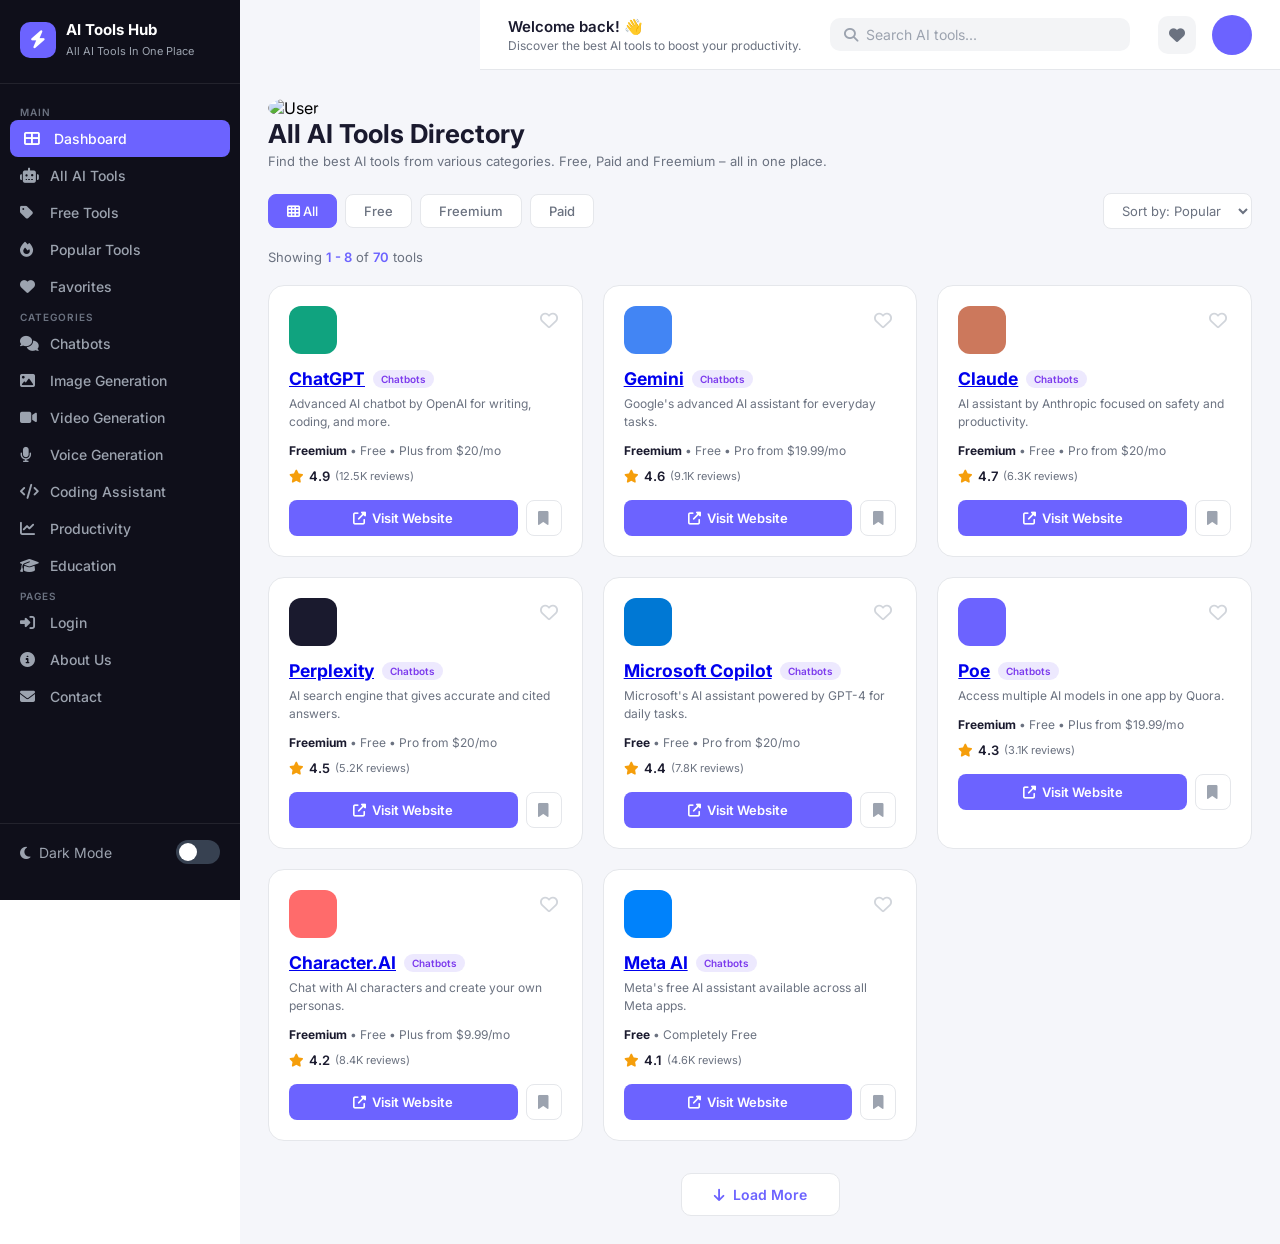
==== index.html @ c60d9112 "Update index.html" ====
<!DOCTYPE html>
<html lang="en">
<head>
<meta charset="UTF-8">
<meta name="viewport" content="width=device-width, initial-scale=1.0">
<title>AI Tools Hub</title>

       <!-- CSS Files -->
         
<link rel="stylesheet" href="css/style.css">
<link rel="stylesheet" href="css/sidebar.css">
<link rel="stylesheet" href="css/cards.css">
<link rel="stylesheet" href="css/responsive.css">

       <!-- Google Fonts -->

<link href="https://fonts.googleapis.com/css2?family=Inter:wght@400;500;600;700&display=swap" rel="stylesheet">

            <!-- Icons -->

<link rel="stylesheet" href="https://cdnjs.cloudflare.com/ajax/libs/font-awesome/6.5.0/css/all.min.css">
                      
</head>

<body>

         <!-- Sidebar Overlay -->
                    
<div class="sidebar-overlay"
                                     id="sidebarOverlay"
                                            onclick="toggleSidebar()">
                                              </div>

      <!-- everythin is same -->


        <!-- LAYOUT WRAPPER -->

<div class="app-wrapper">

            <!-- SIDEBAR -->
                                
                                    
                                           <aside class="sidebar" id="sidebar">
                                              <!-- Logo -->
                                               <div class="sidebar-logo">
                                                  <div class="logo-icon">
                                                      <i class="fas fa-bolt"></i>
                                                        </div>
                                                          <div class="logo-text">
                                                              <h2>AI Tools Hub</h2>
                                                                  <span>All AI Tools In One Place</span>
                                                                    </div>

    <!-- Close button — mobile only -->
                                                                        <button class="sidebar-close" onclick="toggleSidebar()">
                                                                            <i class="fas fa-times"></i>
                                                                              </button>
                                                                              </div>

          <!-- Navigation -->
                                                                                        <nav class="sidebar-nav">

                                                                                            <!-- Main -->
                                                                                                <span class="nav-section-title">Main</span>

                                                                                                    <a class="nav-link active" onclick="filterCategory('all')">
                                                                                                          <i class="fas fa-th-large"></i> Dashboard
                                                                                                              </a>
                                                                                                                  <a class="nav-link" onclick="filterCategory('all')">
                                                                                                                        <i class="fas fa-robot"></i> All AI Tools
                                                                                                                            </a>
                                                                                                                                <a class="nav-link" onclick="filterFree()">
                                                                                                                                      <i class="fas fa-tag"></i> Free Tools
                                                                                                                                          </a>
                                                                                                                                              <a class="nav-link" onclick="filterPopular()">
                                                                                                                                                    <i class="fas fa-fire"></i> Popular Tools
                                                                                                                                                        </a>
                                                                                                                                                            <a class="nav-link" onclick="showFavorites()">
                                                                                                                                                                  <i class="fas fa-heart"></i> Favorites
                                                                                                                                                                      </a>

          <!-- Categories -->
                                                                                                                                                                              <span class="nav-section-title">Categories</span>

                                                                                                                                                                                  <a class="nav-link" onclick="filterCategory('Chatbots')">
                                                                                                                                                                                        <i class="fas fa-comments"></i> Chatbots
                                                                                                                                                                                            </a>
                                                                                                                                                                                                <a class="nav-link" onclick="filterCategory('Image Generation')">
                                                                                                                                                                                                      <i class="fas fa-image"></i> Image Generation
                                                                                                                                                                                                          </a>
                                                                                                                                                                                                              <a class="nav-link" onclick="filterCategory('Video Generation')">
                                                                                                                                                                                                                    <i class="fas fa-video"></i> Video Generation
                                                                                                                                                                                                                        </a>
                                                                                                                                                                                                                            <a class="nav-link" onclick="filterCategory('Voice Generation')">
                                                                                                                                                                                                                                  <i class="fas fa-microphone"></i> Voice Generation
                                                                                                                                                                                                                                      </a>
                                                                                                                                                                                                                                          <a class="nav-link" onclick="filterCategory('Coding Assistant')">
                                                                                                                                                                                                                                                <i class="fas fa-code"></i> Coding Assistant
                                                                                                                                                                                                                                                    </a>
                                                                                                                                                                                                                                                        <a class="nav-link" onclick="filterCategory('Productivity')">
                                                                                                                                                                                                                                                              <i class="fas fa-chart-line"></i> Productivity
                                                                                                                                                                                                                                                                  </a>
                                                                                                                                                                                                                                                                      <a class="nav-link" onclick="filterCategory('Education')">
                                                                                                                                                                                                                                                                            <i class="fas fa-graduation-cap"></i> Education
                                                                                                                                                                                                                                                                                </a>

          <!-- Pages -->
                                                                                                                                                                                                                                                                                        <span class="nav-section-title">Pages</span>

                                                                                                                                                                                                                                                                                            <a class="nav-link" id="loginBtn" href="login.html">
                                                                                                                                                                                                                                                                                                  <i class="fas fa-sign-in-alt"></i> Login
                                                                                                                                                                                                                                                                                                      </a>
                                                                                                                                                                                                                                                                                                          <a class="nav-link" href="about.html"><i class="fas fa-info-circle"></i> About Us
                                                                                                                                                                                                                                                                                                                    </a>
                                                                                                                                                                                                                                                                                                                        <a class="nav-link" href="contact.html"><i class="fas fa-envelope"></i> Contact
                                                                                                                                                                                                                                                                                                                                  </a>
                                                                                                                                                                                                                                                                                                                                      <a class="nav-link" id="logoutBtn" href="#" onclick="alert('logout clicked'); logoutUser()"inde style="display:none;color:#ff6b6b"><i class="fas fa-sign-out-alt"></i>Logout
                                                                                                                                                                                                                                                                                                                                                </a>
</nav>

                                                                                                                                                                                                                                                                                                                                      <!-- Dark Mode Toggle -->
                                                                                                                                                                                                                                                                                                                                        <div class="sidebar-footer">
                                                                                                                                                                                                                                                                                                                                            <div class="dark-toggle">
                                                                                                                                                                                                                                                                                                                                                  <span><i class="fas fa-moon"></i> &nbsp;Dark Mode</span>
                                                                                                                                                                                                                                                                                                                                                        <div class="toggle-switch" id="darkToggle" onclick="toggleDark()">
                                                                                                                                                                                                                                                                                                                                                                <div class="toggle-circle"></div>
                                                                                                                                                                                                                                                                                                                                                                      </div>
                                                                                                                                                                                                                                                                                                                                                                          </div>
                                                                                                                                                                                                                                                                                                                                                                            </div>

                                                                                                                                                                                                                                                                                                                                                                            </aside>
                                              

                                                  <!-- MAIN AREA -->
                                                      <div class="main-area">

                                                            <!-- NAVBAR -->
                                                             <nav class="navbar">

                                                               

                                                                              <!-- Hamburger (mobile only) -->
                                                                                <button class="hamburger" onclick="toggleSidebar()">
                                                                                    <i class="fas fa-bars"></i>
                                                                                      </button>

                                                                                        <!-- Left: Welcome -->
                                                                                          <div class="navbar-left">
                                                                                              <h3>Welcome back! 👋</h3>
                                                                                                  <p>Discover the best AI tools to boost your productivity.</p>
                                                                                                    </div>

                                                                                                      <!-- Everything else will remain the same -->

       <!-- Search Box -->

    <div class="search-box">
    <i class="fas fa-search"></i>
    <input type="text" id="searchInput" placeholder="Search AI tools..." onkeyup="searchTools()">
  </div>
                                                                              
        <!-- Language -->
    
       <!-- Right: Icons -->
                                                                                                                                       <div class="navbar-right">

       <!-- Notification -->

        <!-- Favorites -->
                                                                                                                                                                        <button class="icon-btn" onclick="showFavorites()">
                                                                                                                                                                              <i class="fas fa-heart"></i>
                                                                                                                                                                                  </button>

        <!-- Profile -->
                                                                                                                                                                                          <a href="profile.html">
                                                                                                                                                                                                <div class="profile-avatar" id="userAvatar" onclick="window.location.href='profile.html'" style="cursor:pointer"></div>
                                                                                                                                                                                                    </a>

                                                                                                                                                                                                  </div>
                                                                                                                                                                                                </nav>
                                                                                

        <!-- CONTENT -->
                                                                                            <main class="content">

        <!-- Topbar -->
                                                                                                      <div class="user-menu">

                                                                                                            <img
                                                                                                                id="userPhoto"
                                                                                                                    src="assets/default-user.png"
                                                                                                                        alt="User">

                                                                                                                            <div class="dropdown-menu">

                                                                                                                                    <a href="profile.html">
                                                                                                                                                My Profile
                                                                                                                                                        </a>

                                                                                                                                                            </div>

        <!-- Page Header -->
                                                                                                    <div class="page-header">
                                                                                                        <h1>All AI Tools Directory</h1>
                                                                                                            <p>Find the best AI tools from various categories. Free, Paid and Freemium – all in one place.</p>
                                                                                                              </div>

      <!-- Filter Bar -->
                                                                                                                  <div class="filter-bar">
                                                                                                                      <div class="filter-buttons">
                                                                                                                            <button class="filter-btn active" onclick="filterPrice('all')">
                                                                                                                                    <i class="fas fa-th"></i> All
                                                                                                                                          </button>
                                                                                                                                                <button class="filter-btn" onclick="filterPrice('Free')">Free</button>
                                                                                                                                                      <button class="filter-btn" onclick="filterPrice('Freemium')">Freemium</button>
                                                                                                                                                            <button class="filter-btn" onclick="filterPrice('Paid')">Paid</button>
                                                                                                                                                                </div>

                                                                                                                                                                    <select class="sort-select" onchange="sortTools(this.value)">
                                                                                                                                                                          <option value="popular">Sort by: Popular</option>
                                                                                                                                                                                <option value="rating">Sort by: Rating</option>
                                                                                                                                                                                      <option value="name">Sort by: Name</option>
                                                                                                                                                                                          </select>
                                                                                                                                                                                            </div>

      <!-- Results Count -->
                                                                                                                                                                                                <p class="results-count" id="resultsCount">
                                                                                                                                                                                                    Showing <span>1 – 8</span> of <span>70+</span> tools
                                                                                                                                                                                                      </p>

    <!-- Tools Grid -->
                                                                                                                                                                                                          <div class="tools-grid" id="toolsGrid">
                                                                                                                                                                                                              <!-- JavaScript se cards yahan aayenge -->
                                                                                                                                                                                                                </div>

     <!-- Load More -->
                                                                                                                                                                                                                    <div class="load-more-wrapper">
                                                                                                                                                                                                                        <button class="load-more-btn" onclick="loadMore()">
                                                                                                                                                                                                                              <i class="fas fa-arrow-down"></i> Load More
                                                                                                                                                                                                                                  </button>
                                                                                                                                                                                                                                    </div>

                                                                                                                                                                                                                                    </main>
                                                                                                    
                                                                                                          

                                                                                                              </div>
                                                                                                                </div>

          <!-- JS Files -->
                                                                                                                    

<script src="js/app.js?v=2.0"></script>
<script src="js/search.js"></script>
<script src="js/filter.js"></script>
<script src="js/favorites.js"></script>

<script type="module">
  // Firebase code
</script>
                                                                                                                          

                                                                                                                          
<script type="module">
import { initializeApp } from "https://www.gstatic.com/firebasejs/10.7.1/firebase-app.js";
import { getAuth, onAuthStateChanged } from "https://www.gstatic.com/firebasejs/10.7.1/firebase-auth.js";

const app = initializeApp({
  apiKey: "AIzaSyDhwooW5LUW-xVM_4SzbI6hmiPZz2PbCYU",
  authDomain: "ai-tools-hub-28a98.firebaseapp.com",
  projectId: "ai-tools-hub-28a98"
});
---- css/style.css ----
/* ===== ROOT VARIABLES ===== */
:root {
  --primary: #6c63ff;
    --sidebar-bg: #0f0f1a;
      --sidebar-text: #ffffff;
        --main-bg: #f5f6fa;
          --card-bg: #ffffff;
            --text-dark: #1a1a2e;
              --text-gray: #6b7280;
                --border: #e5e7eb;
                  --star: #f59e0b;
                  }

                  /* ===== RESET ===== */
                  * {
                    margin: 0;
                      padding: 0;
                        box-sizing: border-box;
                          font-family: 'Inter', sans-serif;
                          }

                          /* ===== LAYOUT ===== */
                          .app-wrapper {
                            display: flex;
                              min-height: 100vh;
                              }

                              .main-area {
                                flex: 1;
                                  display: flex;
                                    flex-direction: column;
                                      background: var(--main-bg);
                                      }

                                      .content {
                                        padding: 24px;
                                          flex: 1;
                                          }
                                             /* ===== NAVBAR ===== */
                                             .navbar {
                                               height: 70px;
                                                 background: #ffffff;
                                                   display: flex;
                                                     align-items: center;
                                                       justify-content: space-between;
                                                         padding: 0 28px;
                                                           border-bottom: 1px solid var(--border);
                                                             position: sticky;
                                                               top: 0;
                                                                 z-index: 99;
                                                                   margin-left: 240px;
                                                                   }

                                                                   /* ===== WELCOME TEXT ===== */
                                                                   .navbar-left h3 {
                                                                     font-size: 15px;
                                                                       font-weight: 600;
                                                                         color: var(--text-dark);
                                                                         }

                                                                         .navbar-left p {
                                                                           font-size: 12px;
                                                                             color: var(--text-gray);
                                                                               margin-top: 2px;
                                                                               }

                                                                               /* ===== SEARCH BAR ===== */
                                                                               .search-bar {
                                                                                 display: flex;
                                                                                   align-items: center;
                                                                                     background: #f3f4f6;
                                                                                       border-radius: 10px;
                                                                                         padding: 8px 16px;
                                                                                           gap: 10px;
                                                                                             width: 320px;
                                                                                               border: 1px solid transparent;
                                                                                                 transition: all 0.2s;
                                                                                                 }

                                                                                                 .search-bar:focus-within {
                                                                                                   border-color: #6c63ff;
                                                                                                     background: #ffffff;
                                                                                                       box-shadow: 0 0 0 3px #6c63ff20;
                                                                                                       }

                                                                                                       .search-bar i {
                                                                                                         color: #9ca3af;
                                                                                                           font-size: 14px;
                                                                                                           }

                                                                                                           .search-bar input {
                                                                                                             border: none;
                                                                                                               background: none;
                                                                                                                 outline: none;
                                                                                                                   font-size: 14px;
                                                                                                                     color: var(--text-dark);
                                                                                                                       width: 100%;
                                                                                                                       }

                                                                                                                       .search-bar input::placeholder {
                                                                                                                         color: #9ca3af;
                                                                                                                         }

                                                                                                                         /* ===== NAVBAR RIGHT ICONS ===== */
                                                                                                                         .navbar-right {
                                                                                                                           display: flex;
                                                                                                                             align-items: center;
                                                                                                                               gap: 16px;
                                                                                                                               }

                                                                                                                               .icon-btn {
                                                                                                                                 width: 38px;
                                                                                                                                   height: 38px;
                                                                                                                                     border-radius: 10px;
                                                                                                                                       background: #f3f4f6;
                                                                                                                                         border: none;
                                                                                                                                           cursor: pointer;
                                                                                                                                             display: flex;
                                                                                                                                               align-items: center;
                                                                                                                                                 justify-content: center;
                                                                                                                                                   color: #6b7280;
                                                                                                                                                     font-size: 16px;
                                                                                                                                                       position: relative;
                                                                                                                                                         transition: all 0.2s;
                                                                                                                                                         }

                                                                                                                                                         .icon-btn:hover {
                                                                                                                                                           background: #6c63ff;
                                                                                                                                                             color: white;
                                                                                                                                                             }

                                                                                                                                                             /* Notification Badge */
                                                                                                                                                             .icon-btn .badge {
                                                                                                                                                               position: absolute;
                                                                                                                                                                 top: -4px;
                                                                                                                                                                   right: -4px;
                                                                                                                                                                     width: 16px;
                                                                                                                                                                       height: 16px;
                                                                                                                                                                         background: #ef4444;
                                                                                                                                                                           border-radius: 50%;
                                                                                                                                                                             font-size: 9px;
                                                                                                                                                                               color: white;
                                                                                                                                                                                 display: flex;
                                                                                                                                                                                   align-items: center;
                                                                                                                                                                                     justify-content: center;
                                                                                                                                                                                       font-weight: 700;
                                                                                                                                                                                       }

                                                                                                                                                                                       /* ===== PROFILE AVATAR ===== */
                                                                                                                                                                                       .profile-avatar {
                                                                                                                                                                                         width: 38px;
                                                                                                                                                                                           height: 38px;
                                                                                                                                                                                             border-radius: 50%;
                                                                                                                                                                                               background: #6c63ff;
                                                                                                                                                                                                 color: white;
                                                                                                                                                                                                   font-weight: 700;
                                                                                                                                                                                                     font-size: 15px;
                                                                                                                                                                                                       display: flex;
                                                                                                                                                                                                         align-items: center;
                                                                                                                                                                                                           justify-content: center;
                                                                                                                                                                                                             cursor: pointer;
                                                                                                                                                                                                               border: 2px solid #6c63ff40;
                                                                                                                                                                                                                 transition: all 0.2s;
                                                                                                                                                                                                                 }

                                                                                                                                                                                                                 .profile-avatar:hover {
                                                                                                                                                                                                                   border-color: #6c63ff;
                                                                                                                                                                                                                     transform: scale(1.05);
                                                                                                                                                                                                                     }
                                                                                                                                                                                                                      /* ===== MAIN AREA ===== */
                                                                                                                                                                                                                      .main-area {
                                                                                                                                                                                                                        margin-left: 240px;
                                                                                                                                                                                                                          flex: 1;
                                                                                                                                                                                                                            display: flex;
                                                                                                                                                                                                                              flex-direction: column;
                                                                                                                                                                                                                                min-height: 100vh;
                                                                                                                                                                                                                                  background: #f5f6fa;
                                                                                                                                                                                                                                  }

                                                                                                                                                                                                                                  .content {
                                                                                                                                                                                                                                    padding: 28px;
                                                                                                                                                                                                                                      flex: 1;
                                                                                                                                                                                                                                      }
                                                                                                                                                                                                                                      /* ===== DARK MODE ===== */
                                                                                                                                                                                                                                      body.dark-mode {
                                                                                                                                                                                                                                        background: #0f0f1a;
                                                                                                                                                                                                                                          color: #e5e7eb;
                                                                                                                                                                                                                                          }

                                                                                                                                                                                                                                          /* Navbar */
                                                                                                                                                                                                                                          body.dark-mode .navbar {
                                                                                                                                                                                                                                            background: #1a1a2e;
                                                                                                                                                                                                                                              border-bottom-color: #ffffff15;
                                                                                                                                                                                                                                              }

                                                                                                                                                                                                                                              body.dark-mode .navbar-left h3 {
                                                                                                                                                                                                                                                color: #ffffff;
                                                                                                                                                                                                                                                }

                                                                                                                                                                                                                                                body.dark-mode .navbar-left p {
                                                                                                                                                                                                                                                  color: #9ca3af;
                                                                                                                                                                                                                                                  }

                                                                                                                                                                                                                                                  /* Search Bar */
                                                                                                                                                                                                                                                  body.dark-mode .search-bar {
                                                                                                                                                                                                                                                    background: #0f0f1a;
                                                                                                                                                                                                                                                      border-color: #ffffff20;
                                                                                                                                                                                                                                                      }

                                                                                                                                                                                                                                                      body.dark-mode .search-bar input {
                                                                                                                                                                                                                                                        color: #ffffff;
                                                                                                                                                                                                                                                        }

                                                                                                                                                                                                                                                        body.dark-mode .search-bar input::placeholder {
                                                                                                                                                                                                                                                          color: #6b7280;
                                                                                                                                                                                                                                                          }

                                                                                                                                                                                                                                                          body.dark-mode .search-bar:focus-within {
                                                                                                                                                                                                                                                            border-color: #6c63ff;
                                                                                                                                                                                                                                                              background: #1a1a2e;
                                                                                                                                                                                                                                                              }

                                                                                                                                                                                                                                                              /* Icon Buttons */
                                                                                                                                                                                                                                                              body.dark-mode .icon-btn {
                                                                                                                                                                                                                                                                background: #0f0f1a;
                                                                                                                                                                                                                                                                  color: #9ca3af;
                                                                                                                                                                                                                                                                    border: 1px solid #ffffff15;
                                                                                                                                                                                                                                                                    }

                                                                                                                                                                                                                                                                    body.dark-mode .icon-btn:hover {
                                                                                                                                                                                                                                                                      background: #6c63ff;
                                                                                                                                                                                                                                                                        color: white;
                                                                                                                                                                                                                                                                          border-color: #6c63ff;
                                                                                                                                                                                                                                                                          }

                                                                                                                                                                                                                                                                          /* Main Area */
                                                                                                                                                                                                                                                                          body.dark-mode .main-area {
                                                                                                                                                                                                                                                                            background: #0f0f1a;
                                                                                                                                                                                                                                                                            }

                                                                                                                                                                                                                                                                            body.dark-mode .content {
                                                                                                                                                                                                                                                                              background: #0f0f1a;
                                                                                                                                                                                                                                                                              }

                                                                                                                                                                                                                                                                              /* Page Header */
                                                                                                                                                                                                                                                                              body.dark-mode .page-header h1 {
                                                                                                                                                                                                                                                                                color: #ffffff;
                                                                                                                                                                                                                                                                                }

                                                                                                                                                                                                                                                                                body.dark-mode .page-header p {
                                                                                                                                                                                                                                                                                  color: #9ca3af;
                                                                                                                                                                                                                                                                                  }

                                                                                                                                                                                                                                                                                  /* Filter Buttons */
                                                                                                                                                                                                                                                                                  body.dark-mode .filter-btn {
                                                                                                                                                                                                                                                                                    background: #1a1a2e;
                                                                                                                                                                                                                                                                                      border-color: #ffffff20;
                                                                                                                                                                                                                                                                                        color: #9ca3af;
                                                                                                                                                                                                                                                                                        }

                                                                                                                                                                                                                                                                                        body.dark-mode .filter-btn:hover {
                                                                                                                                                                                                                                                                                          border-color: #6c63ff;
                                                                                                                                                                                                                                                                                            color: #6c63ff;
                                                                                                                                                                                                                                                                                            }

                                                                                                                                                                                                                                                                                            body.dark-mode .filter-btn.active {
                                                                                                                                                                                                                                                                                              background: #6c63ff;
                                                                                                                                                                                                                                                                                                color: white;
                                                                                                                                                                                                                                                                                                  border-color: #6c63ff;
                                                                                                                                                                                                                                                                                                  }

                                                                                                                                                                                                                                                                                                  /* Sort Dropdown */
                                                                                                                                                                                                                                                                                                  body.dark-mode .sort-select {
                                                                                                                                                                                                                                                                                                    background: #1a1a2e;
                                                                                                                                                                                                                                                                                                      border-color: #ffffff20;
                                                                                                                                                                                                                                                                                                        color: #9ca3af;
                                                                                                                                                                                                                                                                                                        }

                                                                                                                                                                                                                                                                                                        /* Results Count */
                                                                                                                                                                                                                                                                                                        body.dark-mode .results-count {
                                                                                                                                                                                                                                                                                                          color: #9ca3af;
                                                                                                                                                                                                                                                                                                          }

                                                                                                                                                                                                                                                                                                          /* Tool Cards */
                                                                                                                                                                                                                                                                                                          body.dark-mode .tool-card {
                                                                                                                                                                                                                                                                                                            background: #1a1a2e;
                                                                                                                                                                                                                                                                                                              border-color: #ffffff15;
                                                                                                                                                                                                                                                                                                              }

                                                                                                                                                                                                                                                                                                              body.dark-mode .tool-card:hover {
                                                                                                                                                                                                                                                                                                                border-color: #6c63ff40;
                                                                                                                                                                                                                                                                                                                  box-shadow: 0 12px 32px rgba(108, 99, 255, 0.15);
                                                                                                                                                                                                                                                                                                                  }

                                                                                                                                                                                                                                                                                                                  body.dark-mode .tool-name {
                                                                                                                                                                                                                                                                                                                    color: #ffffff;
                                                                                                                                                                                                                                                                                                                    }

                                                                                                                                                                                                                                                                                                                    body.dark-mode .tool-desc {
                                                                                                                                                                                                                                                                                                                      color: #9ca3af;
                                                                                                                                                                                                                                                                                                                      }

                                                                                                                                                                                                                                                                                                                      body.dark-mode .tool-pricing {
                                                                                                                                                                                                                                                                                                                        color: #9ca3af;
                                                                                                                                                                                                                                                                                                                        }

                                                                                                                                                                                                                                                                                                                        body.dark-mode .tool-pricing strong {
                                                                                                                                                                                                                                                                                                                          color: #e5e7eb;
                                                                                                                                                                                                                                                                                                                          }

                                                                                                                                                                                                                                                                                                                          body.dark-mode .tool-rating span {
                                                                                                                                                                                                                                                                                                                            color: #ffffff;
                                                                                                                                                                                                                                                                                                                            }

                                                                                                                                                                                                                                                                                                                            body.dark-mode .tool-rating small {
                                                                                                                                                                                                                                                                                                                              color: #9ca3af;
                                                                                                                                                                                                                                                                                                                              }

                                                                                                                                                                                                                                                                                                                              /* Bookmark Button */
                                                                                                                                                                                                                                                                                                                              body.dark-mode .bookmark-btn {
                                                                                                                                                                                                                                                                                                                                background: #0f0f1a;
                                                                                                                                                                                                                                                                                                                                  border-color: #ffffff20;
                                                                                                                                                                                                                                                                                                                                    color: #9ca3af;
                                                                                                                                                                                                                                                                                                                                    }

                                                                                                                                                                                                                                                                                                                                    body.dark-mode .bookmark-btn:hover,
                                                                                                                                                                                                                                                                                                                                    body.dark-mode .bookmark-btn.active {
                                                                                                                                                                                                                                                                                                                                      background: #6c63ff;
                                                                                                                                                                                                                                                                                                                                        color: white;
                                                                                                                                                                                                                                                                                                                                          border-color: #6c63ff;
                                                                                                                                                                                                                                                                                                                                          }

                                                                                                                                                                                                                                                                                                                                          /* Load More Button */
                                                                                                                                                                                                                                                                                                                                          body.dark-mode .load-more-btn {
                                                                                                                                                                                                                                                                                                                                            background: #1a1a2e;
                                                                                                                                                                                                                                                                                                                                              border-color: #ffffff20;
                                                                                                                                                                                                                                                                                                                                                color: #6c63ff;
                                                                                                                                                                                                                                                                                                                                                }

                                                                                                                                                                                                                                                                                                                                                body.dark-mode .load-more-btn:hover {
                                                                                                                                                                                                                                                                                                                                                  background: #6c63ff;
                                                                                                                                                                                                                                                                                                                                                    color: white;
                                                                                                                                                                                                                                                                                                                                                      border-color: #6c63ff;
                                                                                                                                                                                                                                                                                                                                                      }

                                                                                                                                                                                                                                                                                                                                                      /* Empty State */
                                                                                                                                                                                                                                                                                                                                                      body.dark-mode .tools-grid > div {
                                                                                                                                                                                                                                                                                                                                                        color: #9ca3af;
                                                                                                                                                                                                                                                                                                                                                        }

                                                                                                                                                                                                                                                                                                                                                        /* Smooth Transition */
                                                                                                                                                                                                                                                                                                                                                        body,
                                                                                                                                                                                                                                                                                                                                                        .navbar,
                                                                                                                                                                                                                                                                                                                                                        .tool-card,
                                                                                                                                                                                                                                                                                                                                                        .filter-btn,
                                                                                                                                                                                                                                                                                                                                                        .search-bar,
                                                                                                                                                                                                                                                                                                                                                        .sort-select,
                                                                                                                                                                                                                                                                                                                                                        .icon-btn,
                                                                                                                                                                                                                                                                                                                                                        .bookmark-btn,
                                                                                                                                                                                                                                                                                                                                                        .load-more-btn,
                                                                                                                                                                                                                                                                                                                                                        .main-area,
                                                                                                                                                                                                                                                                                                                                                        .content {
                                                                                                                                                                                                                                                                                                                                                          transition: background 0.3s ease, 
                                                                                                                                                                                                                                                                                                                                                                        color 0.3s ease, 
                                                                                                                                                                                                                                                                                                                                                                                      border-color 0.3s ease;
                                                                                                                                                                                                                                                                                                                                                                                      }
                                                                                                                                                                                                                                                                                                                                                                                      #languageSelector{
                                                                                                                                                                                                                                                                                                                                                                                            padding:8px 12px;
                                                                                                                                                                                                                                                                                                                                                                                                border-radius:8px;
                                                                                                                                                                                                                                                                                                                                                                                                    border:1px solid #ddd;
                                                                                                                                                                                                                                                                                                                                                                                                        cursor:pointer;
                                                                                                                                                                                                                                                                                                                                                                                                        }
                                                                                                                                                                                                                                                                                                                                                                                                         .user-menu{
                                                                                                                                                                                                                                                                                                                                                                                                              position:relative;
                                                                                                                                                                                                                                                                                                                                                                                                              }

                                                                                                                                                                                                                                                                                                                                                                                                              .user-menu img{
                                                                                                                                                                                                                                                                                                                                                                                                                  width:40px;
                                                                                                                                                                                                                                                                                                                                                                                                                      height:40px;
                                                                                                                                                                                                                                                                                                                                                                                                                          border-radius:50%;
                                                                                                                                                                                                                                                                                                                                                                                                                              cursor:pointer;
                                                                                                                                                                                                                                                                                                                                                                                                                              }

                                                                                                                                                                                                                                                                                                                                                                                                                              .dropdown-menu{
                                                                                                                                                                                                                                                                                                                                                                                                                                  display:none;

                                                                                                                                                                                                                                                                                                                                                                                                                                      position:absolute;

                                                                                                                                                                                                                                                                                                                                                                                                                                          right:0;

                                                                                                                                                                                                                                                                                                                                                                                                                                              top:50px;

                                                                                                                                                                                                                                                                                                                                                                                                                                                  background:white;

                                                                                                                                                                                                                                                                                                                                                                                                                                                      width:180px;

                                                                                                                                                                                                                                                                                                                                                                                                                                                          border-radius:10px;

                                                                                                                                                                                                                                                                                                                                                                                                                                                              box-shadow:0 5px 20px rgba(0,0,0,.1);
                                                                                                                                                                                                                                                                                                                                                                                                                                                              }

                                                                                                                                                                                                                                                                                                                                                                                                                                                              .dropdown-menu a{

                                                                                                                                                                                                                                                                                                                                                                                                                                                                  display:block;

                                                                                                                                                                                                                                                                                                                                                                                                                                                                      padding:12px;

                                                                                                                                                                                                                                                                                                                                                                                                                                                                          text-decoration:none;

                                                                                                                                                                                                                                                                                                                                                                                                                                                                              color:#333;

                                                                                                                                                                                                                                                                                                                                                                                                                                                                              }
                                                                                                                                                                                                                                                                                                                                                                                                                                                                               .recent-tool{

                                                                                                                                                                                                                                                                                                                                                                                                                                                                                    display:flex;

                                                                                                                                                                                                                                                                                                                                                                                                                                                                                        align-items:center;

                                                                                                                                                                                                                                                                                                                                                                                                                                                                                            gap:10px;

                                                                                                                                                                                                                                                                                                                                                                                                                                                                                                background:white;

                                                                                                                                                                                                                                                                                                                                                                                                                                                                                                    padding:10px;

                                                                                                                                                                                                                                                                                                                                                                                                                                                                                                        margin-top:10px;

                                                                                                                                                                                                                                                                                                                                                                                                                                                                                                            border-radius:10px;

                                                                                                                                                                                                                                                                                                                                                                                                                                                                                                            }
                                                                                                                                                                                                                                                                                                                                                                                                                                                                               
                                                                                                                                                                                                                                                                                                                                                                                                         
.layout {
  display: flex;
  min-height: 100vh;
}
.main-content {
  flex: 1;
  padding: 20px;
  overflow-x: hidden;
  width: calc(100% - 250px);
  margin-left: 250px;
}
@media (max-width: 768px) {
  .main-content {
    margin-left: 0;
    width: 100%;
  }
  .sidebar {
    display: none;
  }
}

.top-navbar {
  min-height: 70px;
  align-items: center;
  padding: 10px 20px;
  overflow: visible;
}
.welcome-section {
  overflow: visible;
  white-space: nowrap;
}

.profile-avatar {
      width: 40px;
          height: 40px;
              border-radius: 50%;
                  background: #6c63ff;
                      color: white;
                          display: flex;
                              align-items: center;
                                  justify-content: center;
                                      font-weight: bold;
                                          font-size: 18px;
                                              text-transform: uppercase;
                                                  cursor: pointer;
                                                  }
.search-box {
    display: flex;
      align-items: center;
        background: #f3f4f6;
          border-radius: 10px;
            padding: 8px 14px;
              gap: 8px;
                flex: 1;
                  max-width: 300px;
                  }

                  .search-box i {
                    color: #9ca3af;
                      font-size: 14px;
                      }

                      .search-box input {
                        border: none;
                          background: transparent;
                            outline: none;
                              font-size: 14px;
                                color: #111;
                                  width: 100%;
                                  }

                                  .search-box input::placeholder {
                                    color: #9ca3af;
                                    }
---- css/sidebar.css ----
/* ===== SIDEBAR ===== */
.sidebar {
  width: 240px;
    min-height: 100vh;
      background: #0f0f1a;
        display: flex;
          flex-direction: column;
            padding: 20px 0;
              position: fixed;
                left: 0;
                  top: 0;
                    z-index: 100;
                      overflow-y: auto;
                      }

                      /* ===== LOGO ===== */
                      .sidebar-logo {
                        display: flex;
                          align-items: center;
                            gap: 10px;
                              padding: 0 20px 24px 20px;
                                border-bottom: 1px solid #ffffff15;
                                }

                                .logo-icon {
                                  width: 36px;
                                    height: 36px;
                                      background: #6c63ff;
                                        border-radius: 10px;
                                          display: flex;
                                            align-items: center;
                                              justify-content: center;
                                                color: white;
                                                  font-size: 18px;
                                                  }

                                                  .logo-text h2 {
                                                    color: #ffffff;
                                                      font-size: 15px;
                                                        font-weight: 700;
                                                        }

                                                        .logo-text span {
                                                          color: #9ca3af;
                                                            font-size: 11px;
                                                            }

                                                            /* ===== NAV LINKS ===== */
                                                            .sidebar-nav {
                                                              padding: 16px 0;
                                                              }

                                                              .nav-section-title {
                                                                color: #6b7280;
                                                                  font-size: 10px;
                                                                    font-weight: 600;
                                                                      text-transform: uppercase;
                                                                        letter-spacing: 1px;
                                                                          padding: 8px 20px;
                                                                            margin-top: 8px;
                                                                            }

                                                                            .nav-link {
                                                                              display: flex;
                                                                                align-items: center;
                                                                                  gap: 12px;
                                                                                    padding: 10px 20px;
                                                                                      color: #9ca3af;
                                                                                        text-decoration: none;
                                                                                          font-size: 14px;
                                                                                            font-weight: 500;
                                                                                              transition: all 0.2s;
                                                                                                cursor: pointer;
                                                                                                  border: none;
                                                                                                    background: none;
                                                                                                      width: 100%;
                                                                                                      }

                                                                                                      .nav-link:hover {
                                                                                                        background: #ffffff10;
                                                                                                          color: #ffffff;
                                                                                                          }

                                                                                                          .nav-link.active {
                                                                                                            background: #6c63ff;
                                                                                                              color: #ffffff;
                                                                                                                border-radius: 8px;
                                                                                                                  margin: 0 10px;
                                                                                                                    padding: 10px 14px;
                                                                                                                      width: calc(100% - 20px);
                                                                                                                      }

                                                                                                                      .nav-link i {
                                                                                                                        width: 18px;
                                                                                                                          font-size: 15px;
                                                                                                                          }

                                                                                                                          /* ===== DARK MODE TOGGLE ===== */
                                                                                                                          .sidebar-footer {
                                                                                                                            margin-top: auto;
                                                                                                                              padding: 16px 20px;
                                                                                                                                border-top: 1px solid #ffffff15;
                                                                                                                                }

                                                                                                                                .dark-toggle {
                                                                                                                                  display: flex;
                                                                                                                                    align-items: center;
                                                                                                                                      justify-content: space-between;
                                                                                                                                        color: #9ca3af;
                                                                                                                                          font-size: 14px;
                                                                                                                                          }

                                                                                                                                          .toggle-switch {
                                                                                                                                            width: 44px;
                                                                                                                                              height: 24px;
                                                                                                                                                background: #374151;
                                                                                                                                                  border-radius: 12px;
                                                                                                                                                    position: relative;
                                                                                                                                                      cursor: pointer;
                                                                                                                                                        transition: background 0.3s;
                                                                                                                                                        }

                                                                                                                                                        .toggle-switch.on {
                                                                                                                                                          background: #6c63ff;
                                                                                                                                                          }

                                                                                                                                                          .toggle-circle {
                                                                                                                                                            width: 18px;
                                                                                                                                                              height: 18px;
                                                                                                                                                                background: white;
                                                                                                                                                                  border-radius: 50%;
                                                                                                                                                                    position: absolute;
                                                                                                                                                                      top: 3px;
                                                                                                                                                                        left: 3px;
                                                                                                                                                                          transition: left 0.3s;
                                                                                                                                                                          }

                                                                                                                                                                          .toggle-switch.on .toggle-circle {
                                                                                                                                                                            left: 23px;
                                                                                                                                                                            }
---- css/cards.css ----
/* ===== PAGE HEADER ===== */
.page-header {
  margin-bottom: 24px;
}

.page-header h1 {
  font-size: 26px;
  font-weight: 700;
  color: var(--text-dark);
}

.page-header p {
  font-size: 13px;
  color: var(--text-gray);
  margin-top: 4px;
}

/* ===== FILTER BAR ===== */
.filter-bar {
  display: flex;
  align-items: center;
  justify-content: space-between;
  margin-bottom: 20px;
  flex-wrap: wrap;
  gap: 12px;
}

.filter-buttons {
  display: flex;
  gap: 8px;
}

.filter-btn {
  padding: 8px 18px;
  border-radius: 8px;
  border: 1px solid var(--border);
  background: white;
  color: var(--text-gray);
  font-size: 13px;
  font-weight: 500;
  cursor: pointer;
  transition: all 0.2s;
}

.filter-btn:hover {
  border-color: #6c63ff;
  color: #6c63ff;
}

.filter-btn.active {
  background: #6c63ff;
  color: white;
  border-color: #6c63ff;
}

/* ===== SORT DROPDOWN ===== */
.sort-select {
  padding: 8px 14px;
  border-radius: 8px;
  border: 1px solid var(--border);
  background: white;
  color: var(--text-gray);
  font-size: 13px;
  cursor: pointer;
  outline: none;
}

/* ===== RESULTS COUNT ===== */
.results-count {
  font-size: 13px;
  color: var(--text-gray);
  margin-bottom: 20px;
}

.results-count span {
  color: #6c63ff;
  font-weight: 600;
}

/* ===== TOOLS GRID ===== */
.tools-grid {
  display: grid;
  grid-template-columns: repeat(4, 1fr);
  gap: 20px;
}

/* ===== TOOL CARD ===== */
.tool-card {
  background: white;
  border-radius: 16px;
  padding: 20px;
  border: 1px solid var(--border);
  transition: all 0.25s;
  position: relative;
  cursor: pointer;
}

.tool-card:hover {
  transform: translateY(-4px);
  box-shadow: 0 12px 32px rgba(108, 99, 255, 0.12);
  border-color: #6c63ff40;
}

/* ===== CARD TOP ROW ===== */
.card-top {
  display: flex;
  align-items: flex-start;
  justify-content: space-between;
  margin-bottom: 14px;
}

/* ===== TOOL LOGO ===== */
.tool-logo {
  width: 48px;
  height: 48px;
  border-radius: 12px;
  display: flex;
  align-items: center;
  justify-content: center;
  font-size: 22px;
  font-weight: 700;
  color: white;
}

/* ===== FAVORITE BUTTON ===== */
.fav-btn {
  background: none;
  border: none;
  cursor: pointer;
  color: #d1d5db;
  font-size: 18px;
  transition: all 0.2s;
  padding: 4px;
}

.fav-btn:hover,
.fav-btn.active {
  color: #ef4444;
  transform: scale(1.2);
}

/* ===== TOOL INFO ===== */
.tool-name {
  font-size: 15px;
  font-weight: 700;
  color: var(--text-dark);
  margin-bottom: 6px;
  display: flex;
  align-items: center;
  gap: 8px;
}

/* ===== CATEGORY BADGE ===== */
.category-badge {
  font-size: 10px;
  font-weight: 600;
  padding: 3px 8px;
  border-radius: 20px;
  text-transform: capitalize;
}

.badge-chatbot {
  background: #ede9fe;
  color: #7c3aed;
}
.badge-image {
  background: #fce7f3;
  color: #be185d;
}
.badge-video {
  background: #fee2e2;
  color: #dc2626;
}
.badge-voice {
  background: #d1fae5;
  color: #059669;
}
.badge-coding {
  background: #dbeafe;
  color: #1d4ed8;
}
.badge-productivity {
  background: #fef3c7;
  color: #d97706;
}
.badge-education {
  background: #f0fdf4;
  color: #16a34a;
}

/* ===== DESCRIPTION ===== */
.tool-desc {
  font-size: 12px;
  color: var(--text-gray);
  line-height: 1.5;
  margin-bottom: 12px;
  display: -webkit-box;
  -webkit-line-clamp: 2;
  line-clamp: 2;
  -webkit-box-orient: vertical;
  overflow: hidden;
}

/* ===== PRICING ===== */
.tool-pricing {
  font-size: 12px;
  color: var(--text-gray);
  margin-bottom: 10px;
}

.tool-pricing strong {
  color: var(--text-dark);
}

/* ===== RATING ===== */
.tool-rating {
  display: flex;
  align-items: center;
  gap: 5px;
  margin-bottom: 16px;
}

.tool-rating i {
  color: #f59e0b;
  font-size: 13px;
}

.tool-rating span {
  font-size: 13px;
  font-weight: 600;
  color: var(--text-dark);
}

.tool-rating small {
  font-size: 11px;
  color: var(--text-gray);
}

/* ===== CARD BUTTONS ===== */
.card-actions {
  display: flex;
  gap: 8px;
}

.visit-btn {
  flex: 1;
  padding: 9px;
  background: #6c63ff;
  color: white;
  border: none;
  border-radius: 8px;
  font-size: 13px;
  font-weight: 600;
  cursor: pointer;
  transition: all 0.2s;
  text-align: center;
  text-decoration: none;
  display: flex;
  align-items: center;
  justify-content: center;
  gap: 6px;
}

.visit-btn:hover {
  background: #5b52e0;
  transform: scale(1.02);
}

.bookmark-btn {
  width: 36px;
  height: 36px;
  border-radius: 8px;
  border: 1px solid var(--border);
  background: white;
  cursor: pointer;
  display: flex;
  align-items: center;
  justify-content: center;
  color: #9ca3af;
  font-size: 14px;
  transition: all 0.2s;
}

.bookmark-btn:hover,
.bookmark-btn.active {
  background: #6c63ff;
  color: white;
  border-color: #6c63ff;
}

/* ===== LOAD MORE BUTTON ===== */
.load-more-wrapper {
  text-align: center;
  margin-top: 32px;
}

.load-more-btn {
  padding: 12px 32px;
  background: white;
  border: 1px solid var(--border);
  border-radius: 10px;
  font-size: 14px;
  font-weight: 600;
  color: #6c63ff;
  cursor: pointer;
  transition: all 0.2s;
  display: inline-flex;
  align-items: center;
  gap: 8px;
}

.load-more-btn:hover {
  background: #6c63ff;
  color: white;
  border-color: #6c63ff;
}
---- css/responsive.css ----
/* ===== HAMBURGER BUTTON ===== */
.hamburger {
  display: none;
    background: none;
      border: none;
        font-size: 22px;
          cursor: pointer;
            color: var(--text-dark);
              padding: 4px 8px;
                border-radius: 8px;
                  transition: all 0.2s;
                  }

                  .hamburger:hover {
                    background: #f3f4f6;
                    }

                    body.dark-mode .hamburger {
                      color: #ffffff;
                      }

                      body.dark-mode .hamburger:hover {
                        background: #ffffff15;
                        }

                        /* ===== SIDEBAR OVERLAY ===== */
                        .sidebar-overlay {
                          display: none;
                            position: fixed;
                              inset: 0;
                                background: #00000060;
                                  z-index: 99;
                                  }

                                  .sidebar-overlay.active {
                                    display: block;
                                    }

                                    /* ===== CLOSE BUTTON IN SIDEBAR ===== */
                                    .sidebar-close {
                                      display: none;
                                        background: none;
                                          border: none;
                                            color: #9ca3af;
                                              font-size: 20px;
                                                cursor: pointer;
                                                  margin-left: auto;
                                                    padding: 4px 8px;
                                                    }

                                                    /* ===========================
                                                       LARGE DESKTOP — 1400px+
                                                       =========================== */
                                                       @media (max-width: 1400px) {
                                                         .tools-grid {
                                                             grid-template-columns: repeat(3, 1fr);
                                                               }
                                                               }

                                                               /* ===========================
                                                                  TABLET LANDSCAPE — 1024px
                                                                  =========================== */
                                                                  @media (max-width: 1024px) {
                                                                    .tools-grid {
                                                                        grid-template-columns: repeat(2, 1fr);
                                                                          }

                                                                            .navbar {
                                                                                padding: 0 20px;
                                                                                  }

                                                                                    .search-bar {
                                                                                        width: 240px;
                                                                                          }
                                                                                          }

                                                                                          /* ===========================
                                                                                             TABLET — 900px
                                                                                             =========================== */
                                                                                             @media (max-width: 900px) {

                                                                                               /* Sidebar hidden by default */
                                                                                                 .sidebar {
                                                                                                     transform: translateX(-100%);
                                                                                                         transition: transform 0.3s ease;
                                                                                                             z-index: 100;
                                                                                                               }

                                                                                                                 .sidebar.open {
                                                                                                                     transform: translateX(0);
                                                                                                                       }

                                                                                                                         /* Overlay show */
                                                                                                                           .sidebar-overlay {
                                                                                                                               display: none;
                                                                                                                                 }

                                                                                                                                   .sidebar-overlay.active {
                                                                                                                                       display: block;
                                                                                                                                         }

                                                                                                                                           /* Close button show */
                                                                                                                                             .sidebar-close {
                                                                                                                                                 display: block;
                                                                                                                                                   }

                                                                                                                                                     /* Sidebar logo row mein close button */
                                                                                                                                                       .sidebar-logo {
                                                                                                                                                           display: flex;
                                                                                                                                                               align-items: center;
                                                                                                                                                                 }

                                                                                                                                                                   /* Main area full width */
                                                                                                                                                                     .main-area {
                                                                                                                                                                         margin-left: 0;
                                                                                                                                                                           }

                                                                                                                                                                             .navbar {
                                                                                                                                                                                 margin-left: 0;
                                                                                                                                                                                   }

                                                                                                                                                                                     /* Hamburger show */
                                                                                                                                                                                       .hamburger {
                                                                                                                                                                                           display: block;
                                                                                                                                                                                             }

                                                                                                                                                                                               /* Search bar thoda chhota */
                                                                                                                                                                                                 .search-bar {
                                                                                                                                                                                                     width: 200px;
                                                                                                                                                                                                       }

                                                                                                                                                                                                         /* Welcome text chhota */
                                                                                                                                                                                                           .navbar-left h3 {
                                                                                                                                                                                                               font-size: 13px;
                                                                                                                                                                                                                 }

                                                                                                                                                                                                                   .navbar-left p {
                                                                                                                                                                                                                       display: none;
                                                                                                                                                                                                                         }
                                                                                                                                                                                                                         }

                                                                                                                                                                                                                         /* ===========================
                                                                                                                                                                                                                            MOBILE — 640px
                                                                                                                                                                                                                            =========================== */
                                                                                                                                                                                                                            @media (max-width: 640px) {

                                                                                                                                                                                                                              /* Navbar */
                                                                                                                                                                                                                                .navbar {
                                                                                                                                                                                                                                    padding: 0 16px;
                                                                                                                                                                                                                                        height: 60px;
                                                                                                                                                                                                                                            gap: 10px;
                                                                                                                                                                                                                                              }

                                                                                                                                                                                                                                                .navbar-left p {
                                                                                                                                                                                                                                                    display: none;
                                                                                                                                                                                                                                                      }

                                                                                                                                                                                                                                                        .navbar-left h3 {
                                                                                                                                                                                                                                                            font-size: 13px;
                                                                                                                                                                                                                                                              }

                                                                                                                                                                                                                                                                /* Search bar */
                                                                                                                                                                                                                                                                  .search-bar {
                                                                                                                                                                                                                                                                      width: 160px;
                                                                                                                                                                                                                                                                          padding: 6px 12px;
                                                                                                                                                                                                                                                                            }

                                                                                                                                                                                                                                                                              /* Hide notification on small screens */
                                                                                                                                                                                                                                                                                .icon-btn:first-child {
                                                                                                                                                                                                                                                                                    display: none;
                                                                                                                                                                                                                                                                                      }

                                                                                                                                                                                                                                                                                        /* Content padding */
                                                                                                                                                                                                                                                                                          .content {
                                                                                                                                                                                                                                                                                              padding: 16px;
                                                                                                                                                                                                                                                                                                }

                                                                                                                                                                                                                                                                                                  /* Page Header */
                                                                                                                                                                                                                                                                                                    .page-header h1 {
                                                                                                                                                                                                                                                                                                        font-size: 20px;
                                                                                                                                                                                                                                                                                                          }

                                                                                                                                                                                                                                                                                                            /* Filter bar wrap */
                                                                                                                                                                                                                                                                                                              .filter-bar {
                                                                                                                                                                                                                                                                                                                  flex-direction: column;
                                                                                                                                                                                                                                                                                                                      align-items: flex-start;
                                                                                                                                                                                                                                                                                                                          gap: 10px;
                                                                                                                                                                                                                                                                                                                            }

                                                                                                                                                                                                                                                                                                                              .filter-buttons {
                                                                                                                                                                                                                                                                                                                                  flex-wrap: wrap;
                                                                                                                                                                                                                                                                                                                                      gap: 6px;
                                                                                                                                                                                                                                                                                                                                        }

                                                                                                                                                                                                                                                                                                                                          .filter-btn {
                                                                                                                                                                                                                                                                                                                                              padding: 6px 14px;
                                                                                                                                                                                                                                                                                                                                                  font-size: 12px;
                                                                                                                                                                                                                                                                                                                                                    }

                                                                                                                                                                                                                                                                                                                                                      /* Cards — 1 column */
                                                                                                                                                                                                                                                                                                                                                        .tools-grid {
                                                                                                                                                                                                                                                                                                                                                            grid-template-columns: 1fr;
                                                                                                                                                                                                                                                                                                                                                                gap: 14px;
                                                                                                                                                                                                                                                                                                                                                                  }

                                                                                                                                                                                                                                                                                                                                                                    /* Load more */
                                                                                                                                                                                                                                                                                                                                                                      .load-more-btn {
                                                                                                                                                                                                                                                                                                                                                                          width: 100%;
                                                                                                                                                                                                                                                                                                                                                                              justify-content: center;
                                                                                                                                                                                                                                                                                                                                                                                }
                                                                                                                                                                                                                                                                                                                                                                                }

                                                                                                                                                                                                                                                                                                                                                                                /* ===========================
                                                                                                                                                                                                                                                                                                                                                                                   VERY SMALL — 400px
                                                                                                                                                                                                                                                                                                                                                                                   =========================== */
                                                                                                                                                                                                                                                                                                                                                                                   @media (max-width: 400px) {

                                                                                                                                                                                                                                                                                                                                                                                     .search-bar {
                                                                                                                                                                                                                                                                                                                                                                                         width: 130px;
                                                                                                                                                                                                                                                                                                                                                                                           }

                                                                                                                                                                                                                                                                                                                                                                                             .navbar-left h3 {
                                                                                                                                                                                                                                                                                                                                                                                                 font-size: 12px;
                                                                                                                                                                                                                                                                                                                                                                                                   }

                                                                                                                                                                                                                                                                                                                                                                                                     .page-header h1 {
                                                                                                                                                                                                                                                                                                                                                                                                         font-size: 18px;
                                                                                                                                                                                                                                                                                                                                                                                                           }

                                                                                                                                                                                                                                                                                                                                                                                                             .tool-card {
                                                                                                                                                                                                                                                                                                                                                                                                                 padding: 16px;
                                                                                                                                                                                                                                                                                                                                                                                                                   }

                                                                                                                                                                                                                                                                                                                                                                                                                     .card-actions {
                                                                                                                                                                                                                                                                                                                                                                                                                         flex-direction: column;
                                                                                                                                                                                                                                                                                                                                                                                                                           }

                                                                                                                                                                                                                                                                                                                                                                                                                             .bookmark-btn {
                                                                                                                                                                                                                                                                                                                                                                                                                                 width: 100%;
                                                                                                                                                                                                                                                                                                                                                                                                                                     height: 36px;
                                                                                                                                                                                                                                                                                                                                                                                                                                       }
                                                                                                                                                                                                                                                                                                                                                                                                                                       }
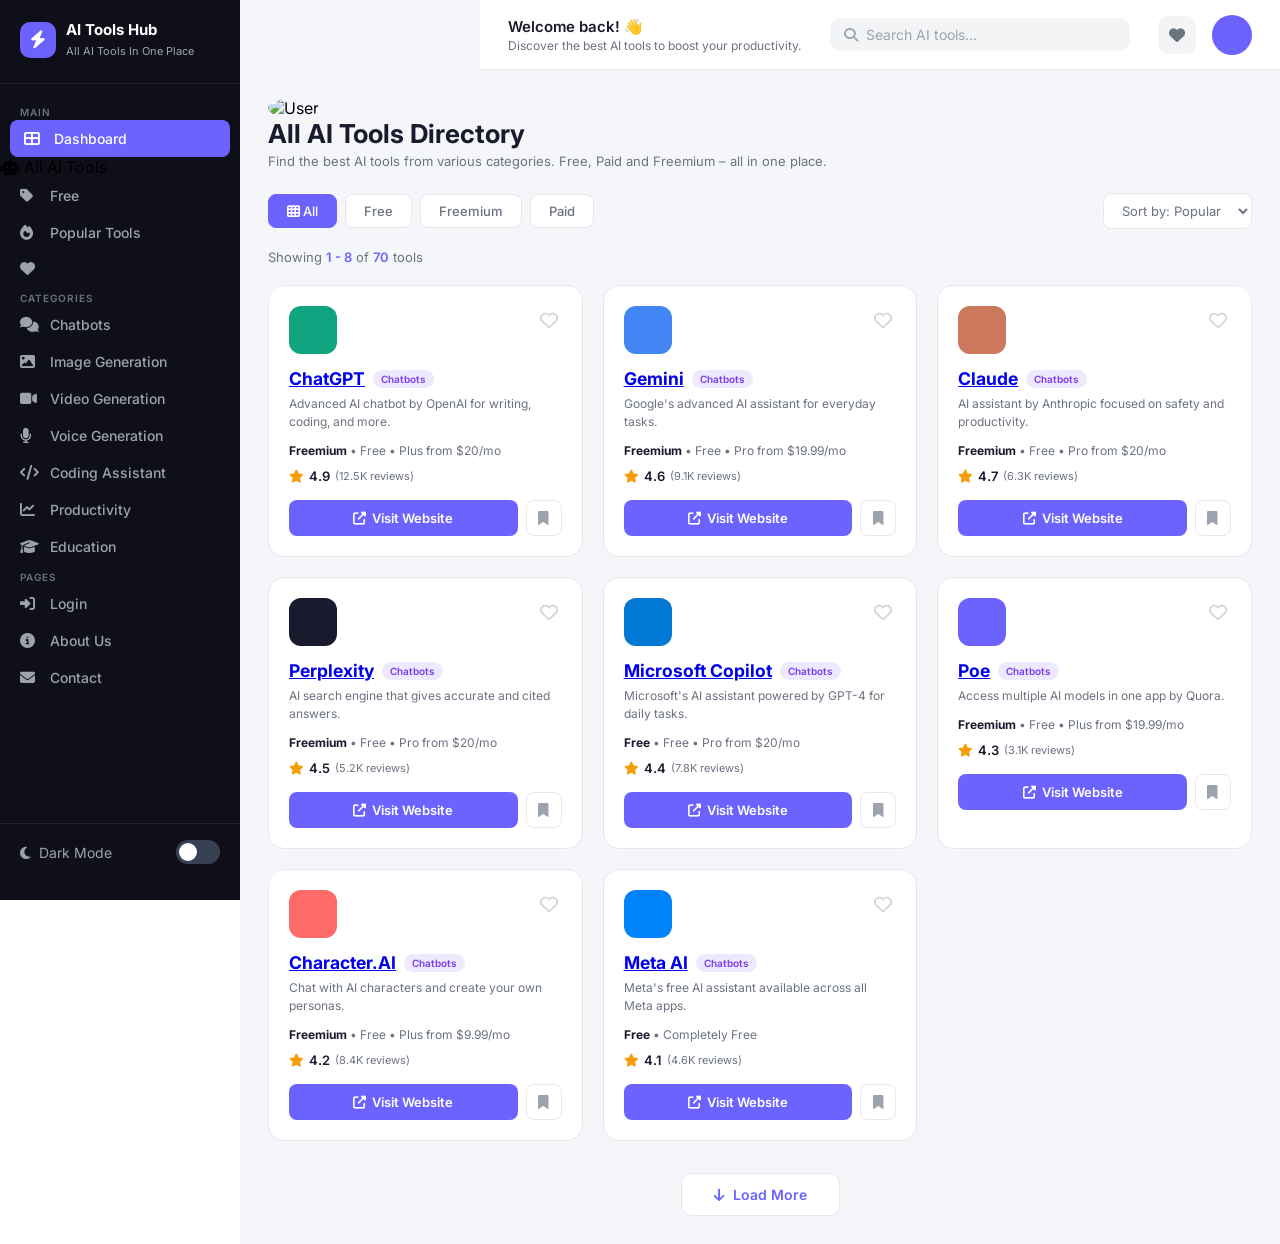
==== commit 8f510f74: "Update index.html" ====
--- a/index.html
+++ b/index.html
@@ -27,9 +27,9 @@
          <!-- Sidebar Overlay -->
                     
 <div class="sidebar-overlay"
-                                     id="sidebarOverlay"
-                                            onclick="toggleSidebar()">
-                                              </div>
+id="sidebarOverlay"
+onclick="toggleSidebar()">
+</div>
 
       <!-- everythin is same -->
 
@@ -40,125 +40,141 @@
 
             <!-- SIDEBAR -->
                                 
-                                    
-                                           <aside class="sidebar" id="sidebar">
-                                              <!-- Logo -->
+<aside class="sidebar" id="sidebar">
+
+              <!-- Logo -->
                                                <div class="sidebar-logo">
-                                                  <div class="logo-icon">
-                                                      <i class="fas fa-bolt"></i>
-                                                        </div>
-                                                          <div class="logo-text">
-                                                              <h2>AI Tools Hub</h2>
-                                                                  <span>All AI Tools In One Place</span>
-                                                                    </div>
-
-    <!-- Close button — mobile only -->
-                                                                        <button class="sidebar-close" onclick="toggleSidebar()">
-                                                                            <i class="fas fa-times"></i>
-                                                                              </button>
-                                                                              </div>
-
-          <!-- Navigation -->
-                                                                                        <nav class="sidebar-nav">
-
-                                                                                            <!-- Main -->
-                                                                                                <span class="nav-section-title">Main</span>
-
-                                                                                                    <a class="nav-link active" onclick="filterCategory('all')">
-                                                                                                          <i class="fas fa-th-large"></i> Dashboard
-                                                                                                              </a>
-                                                                                                                  <a class="nav-link" onclick="filterCategory('all')">
-                                                                                                                        <i class="fas fa-robot"></i> All AI Tools
-                                                                                                                            </a>
-                                                                                                                                <a class="nav-link" onclick="filterFree()">
-                                                                                                                                      <i class="fas fa-tag"></i> Free Tools
-                                                                                                                                          </a>
-                                                                                                                                              <a class="nav-link" onclick="filterPopular()">
-                                                                                                                                                    <i class="fas fa-fire"></i> Popular Tools
-                                                                                                                                                        </a>
-                                                                                                                                                            <a class="nav-link" onclick="showFavorites()">
-                                                                                                                                                                  <i class="fas fa-heart"></i> Favorites
-                                                                                                                                                                      </a>
-
-          <!-- Categories -->
-                                                                                                                                                                              <span class="nav-section-title">Categories</span>
-
-                                                                                                                                                                                  <a class="nav-link" onclick="filterCategory('Chatbots')">
-                                                                                                                                                                                        <i class="fas fa-comments"></i> Chatbots
-                                                                                                                                                                                            </a>
-                                                                                                                                                                                                <a class="nav-link" onclick="filterCategory('Image Generation')">
-                                                                                                                                                                                                      <i class="fas fa-image"></i> Image Generation
-                                                                                                                                                                                                          </a>
-                                                                                                                                                                                                              <a class="nav-link" onclick="filterCategory('Video Generation')">
-                                                                                                                                                                                                                    <i class="fas fa-video"></i> Video Generation
-                                                                                                                                                                                                                        </a>
-                                                                                                                                                                                                                            <a class="nav-link" onclick="filterCategory('Voice Generation')">
-                                                                                                                                                                                                                                  <i class="fas fa-microphone"></i> Voice Generation
-                                                                                                                                                                                                                                      </a>
-                                                                                                                                                                                                                                          <a class="nav-link" onclick="filterCategory('Coding Assistant')">
-                                                                                                                                                                                                                                                <i class="fas fa-code"></i> Coding Assistant
-                                                                                                                                                                                                                                                    </a>
-                                                                                                                                                                                                                                                        <a class="nav-link" onclick="filterCategory('Productivity')">
-                                                                                                                                                                                                                                                              <i class="fas fa-chart-line"></i> Productivity
-                                                                                                                                                                                                                                                                  </a>
-                                                                                                                                                                                                                                                                      <a class="nav-link" onclick="filterCategory('Education')">
-                                                                                                                                                                                                                                                                            <i class="fas fa-graduation-cap"></i> Education
-                                                                                                                                                                                                                                                                                </a>
-
+<div class="logo-icon">
+<i class="fas fa-bolt"></i>
+</div>
+
+<div class="logo-text">
+
+<h2>AI Tools Hub</h2>
+<span>All AI Tools In One Place</span>
+</div>
+
+   <!-- Close button — mobile only -->
+
+<button class="sidebar-close" onclick="toggleSidebar()">
+<i class="fas fa-times"></i>
+</button>
+</div>
+        <!-- Navigation -->
+
+<nav class="sidebar-nav">
+
+         <!-- Main -->
+
+<span class="nav-section-title">Main</span>
+<a class="nav-link active" onclick="filterCategory('all')">
+<i class="fas fa-th-large"></i> Dashboard
+</a>
+<a class=
+onclick="filterCategory('all')">
+<i class="fas fa-robot"></i> All AI Tools
+</a>
+<a class="nav-link" onclick="filterFree()">
+<i class="fas fa-tag"></i> Free 
+</a>
+<a class="nav-link" onclick="filterPopular()">
+<i class="fas fa-fire"></i> Popular Tools
+</a>
+
+<a class="nav-link" onclick="showFavorites()">
+<i class="fas fa-heart"></i> 
+</a>
+         <!-- Categories -->
+
+<span class="nav-section-title">Categories</span>
+<a class="nav-link" onclick="filterCategory('Chatbots')">
+<i class="fas fa-comments"></i> Chatbots
+</a>
+
+<a class="nav-link" onclick="filterCategory('Image Generation')">
+<i class="fas fa-image"></i> Image Generation
+</a>
+
+<a class="nav-link" onclick="filterCategory('Video Generation')">
+<i class="fas fa-video"></i> Video Generation
+</a>
+
+<a class="nav-link" onclick="filterCategory('Voice Generation')">
+<i class="fas fa-microphone"></i> Voice Generation
+</a>
+
+<a class="nav-link" onclick="filterCategory('Coding Assistant')">
+<i class="fas fa-code"></i> Coding Assistant
+</a>
+
+<a class="nav-link" onclick="filterCategory('Productivity')">
+<i class="fas fa-chart-line"></i> Productivity
+</a>
+
+<a class="nav-link" onclick="filterCategory('Education')">
+<i class="fas fa-graduation-cap"></i> Education
+</a>
           <!-- Pages -->
-                                                                                                                                                                                                                                                                                        <span class="nav-section-title">Pages</span>
-
-                                                                                                                                                                                                                                                                                            <a class="nav-link" id="loginBtn" href="login.html">
-                                                                                                                                                                                                                                                                                                  <i class="fas fa-sign-in-alt"></i> Login
-                                                                                                                                                                                                                                                                                                      </a>
-                                                                                                                                                                                                                                                                                                          <a class="nav-link" href="about.html"><i class="fas fa-info-circle"></i> About Us
-                                                                                                                                                                                                                                                                                                                    </a>
-                                                                                                                                                                                                                                                                                                                        <a class="nav-link" href="contact.html"><i class="fas fa-envelope"></i> Contact
-                                                                                                                                                                                                                                                                                                                                  </a>
-                                                                                                                                                                                                                                                                                                                                      <a class="nav-link" id="logoutBtn" href="#" onclick="alert('logout clicked'); logoutUser()"inde style="display:none;color:#ff6b6b"><i class="fas fa-sign-out-alt"></i>Logout
-                                                                                                                                                                                                                                                                                                                                                </a>
+
+<span class="nav-section-title">Pages</span>
+
+<a class="nav-link" id="loginBtn" href="login.html">
+<i class="fas fa-sign-in-alt"></i> Login
+</a>
+
+<a class="nav-link" href="about.html"><i class="fas fa-info-circle"></i> About Us
+</a>
+
+<a class="nav-link" href="contact.html"><i class="fas fa-envelope"></i> Contact
+</a>
+
+<a class="nav-link" id="logoutBtn" href="#" onclick="alert('logout clicked'); logoutUser()"inde style="display:none;color:#ff6b6b"><i class="fas fa-sign-out-alt"></i>Logout
+</a>
+
 </nav>
 
-                                                                                                                                                                                                                                                                                                                                      <!-- Dark Mode Toggle -->
-                                                                                                                                                                                                                                                                                                                                        <div class="sidebar-footer">
-                                                                                                                                                                                                                                                                                                                                            <div class="dark-toggle">
-                                                                                                                                                                                                                                                                                                                                                  <span><i class="fas fa-moon"></i> &nbsp;Dark Mode</span>
-                                                                                                                                                                                                                                                                                                                                                        <div class="toggle-switch" id="darkToggle" onclick="toggleDark()">
-                                                                                                                                                                                                                                                                                                                                                                <div class="toggle-circle"></div>
-                                                                                                                                                                                                                                                                                                                                                                      </div>
-                                                                                                                                                                                                                                                                                                                                                                          </div>
-                                                                                                                                                                                                                                                                                                                                                                            </div>
-
-                                                                                                                                                                                                                                                                                                                                                                            </aside>
-                                              
-
-                                                  <!-- MAIN AREA -->
-                                                      <div class="main-area">
-
-                                                            <!-- NAVBAR -->
-                                                             <nav class="navbar">
-
-                                                               
-
-                                                                              <!-- Hamburger (mobile only) -->
-                                                                                <button class="hamburger" onclick="toggleSidebar()">
-                                                                                    <i class="fas fa-bars"></i>
-                                                                                      </button>
-
-                                                                                        <!-- Left: Welcome -->
-                                                                                          <div class="navbar-left">
-                                                                                              <h3>Welcome back! 👋</h3>
-                                                                                                  <p>Discover the best AI tools to boost your productivity.</p>
-                                                                                                    </div>
-
-                                                                                                      <!-- Everything else will remain the same -->
+      <!-- Dark Mode Toggle -->
+
+<div class="sidebar-footer">
+<div class="dark-toggle">
+<span><i class="fas fa-moon"></i>
+&nbsp;Dark Mode</span>
+<div class="toggle-switch" id="darkToggle" onclick="toggleDark()">
+<div class="toggle-circle"></div>
+</div>
+
+</aside>
+
+       <!-- MAIN AREA -->
+
+<div class="main-area">
+
+        <!-- NAVBAR -->
+
+<nav class="navbar">
+
+    <!-- Hamburger (mobile only) -->
+
+<button class="hamburger" onclick="toggleSidebar()">
+<i class="fas fa-bars"></i>
+
+</button>
+
+     <!-- Left: Welcome -->
+
+<div class="navbar-left">
+<h3>Welcome back! 👋</h3>
+<p>Discover the best AI tools to boost your productivity.</p>
+</div>
+
+<!-- Everything else will remain the same -->
 
        <!-- Search Box -->
 
-    <div class="search-box">
-    <i class="fas fa-search"></i>
-    <input type="text" id="searchInput" placeholder="Search AI tools..." onkeyup="searchTools()">
-  </div>
+<div class="search-box">
+<i class="fas fa-search"></i>
+<input type="text" id="searchInput" placeholder="Search AI tools..." onkeyup="searchTools()">
+</div>
                                                                               
         <!-- Language -->
     
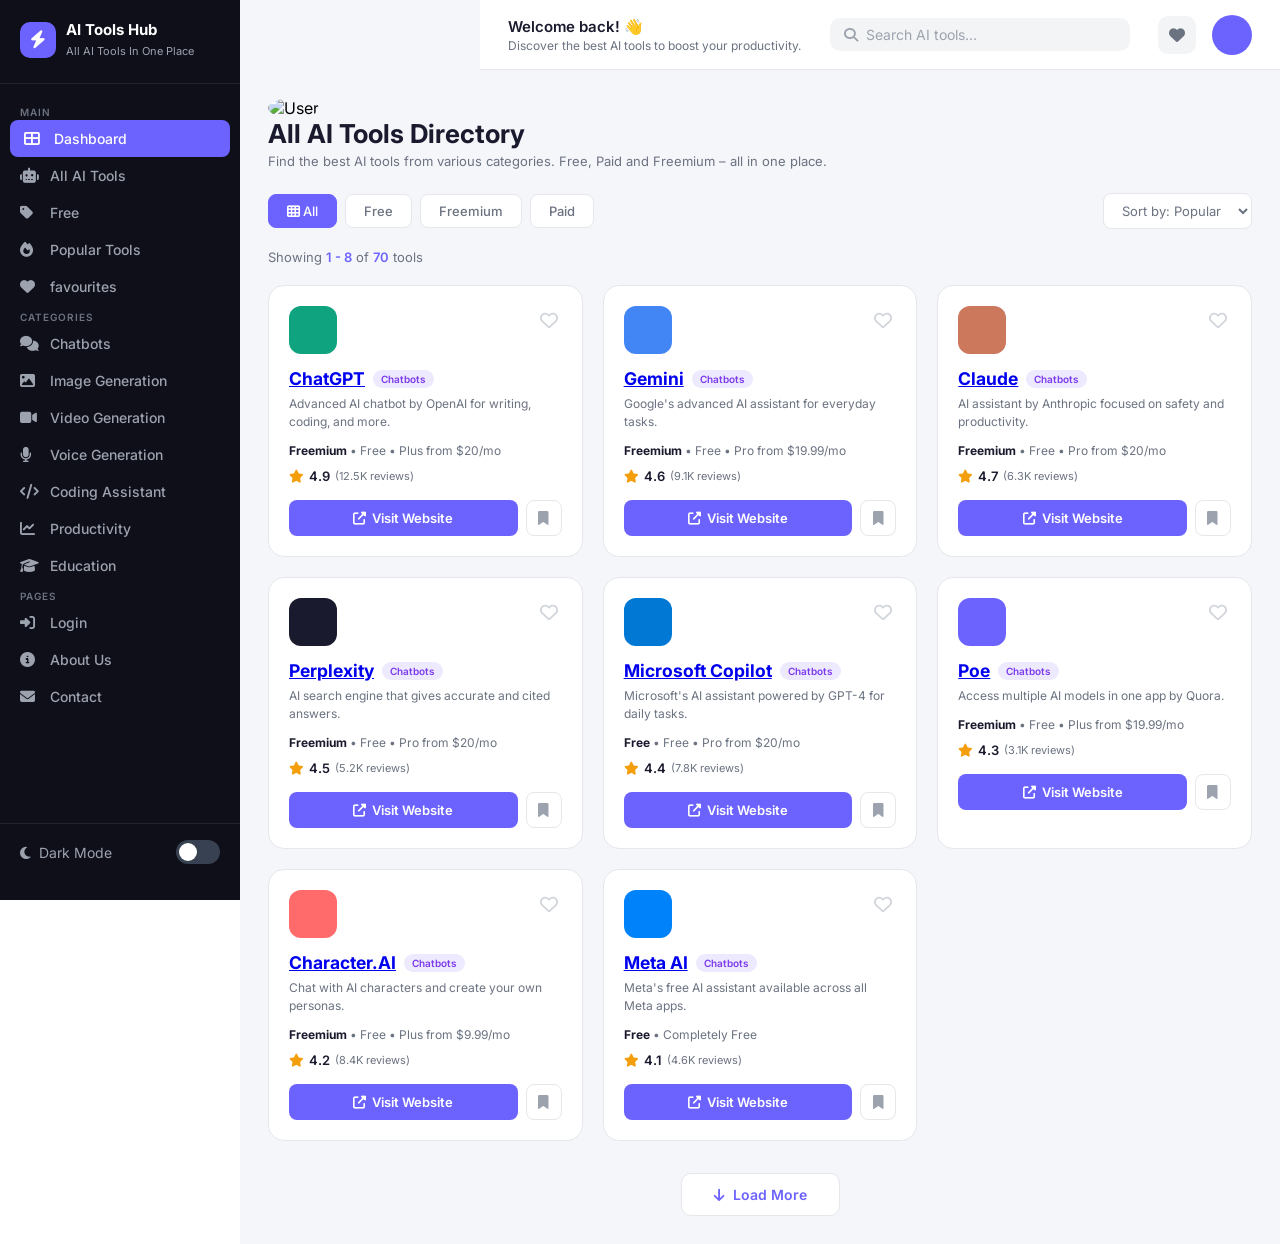
==== commit 30aba79a: "Update index.html" ====
--- a/index.html
+++ b/index.html
@@ -70,19 +70,21 @@
 <a class="nav-link active" onclick="filterCategory('all')">
 <i class="fas fa-th-large"></i> Dashboard
 </a>
-<a class=
+
+<a class="nav-link"
 onclick="filterCategory('all')">
 <i class="fas fa-robot"></i> All AI Tools
 </a>
 <a class="nav-link" onclick="filterFree()">
 <i class="fas fa-tag"></i> Free 
 </a>
+
 <a class="nav-link" onclick="filterPopular()">
 <i class="fas fa-fire"></i> Popular Tools
 </a>
 
 <a class="nav-link" onclick="showFavorites()">
-<i class="fas fa-heart"></i> 
+<i class="fas fa-heart"></i>favourites
 </a>
          <!-- Categories -->
 
@@ -128,7 +130,11 @@
 <a class="nav-link" href="contact.html"><i class="fas fa-envelope"></i> Contact
 </a>
 
-<a class="nav-link" id="logoutBtn" href="#" onclick="alert('logout clicked'); logoutUser()"inde style="display:none;color:#ff6b6b"><i class="fas fa-sign-out-alt"></i>Logout
+<a class="nav-link" id="logoutBtn" 
+   href="#" 
+   onclick="logoutUser()" 
+   style="display:none; color:#ef4444;">
+ <i class="fas fa-sign-out-alt"></i>Logout
 </a>
 
 </nav>
@@ -184,100 +190,104 @@
        <!-- Notification -->
 
         <!-- Favorites -->
-                                                                                                                                                                        <button class="icon-btn" onclick="showFavorites()">
-                                                                                                                                                                              <i class="fas fa-heart"></i>
-                                                                                                                                                                                  </button>
+
+<button class="icon-btn" onclick="showFavorites()">
+
+<i class="fas fa-heart"></i>
+</button>
 
         <!-- Profile -->
-                                                                                                                                                                                          <a href="profile.html">
-                                                                                                                                                                                                <div class="profile-avatar" id="userAvatar" onclick="window.location.href='profile.html'" style="cursor:pointer"></div>
-                                                                                                                                                                                                    </a>
-
-                                                                                                                                                                                                  </div>
-                                                                                                                                                                                                </nav>
-                                                                                
+
+<a href="profile.html">
+<div class="profile-avatar" id="userAvatar" onclick="window.location.href='profile.html'" style="cursor:pointer"></div>
+</a>
+
+</div>
+</nav>
 
         <!-- CONTENT -->
-                                                                                            <main class="content">
+
+<main class="content">
 
         <!-- Topbar -->
-                                                                                                      <div class="user-menu">
-
-                                                                                                            <img
-                                                                                                                id="userPhoto"
-                                                                                                                    src="assets/default-user.png"
-                                                                                                                        alt="User">
-
-                                                                                                                            <div class="dropdown-menu">
-
-                                                                                                                                    <a href="profile.html">
-                                                                                                                                                My Profile
-                                                                                                                                                        </a>
-
-                                                                                                                                                            </div>
+
+<div class="user-menu">
+
+<img
+id="userPhoto"
+src="assets/default-user.png"
+alt="User">
+
+<div class="dropdown-menu">
+ <a href="profile.html">
+My Profile
+</a>
+</div>
 
         <!-- Page Header -->
-                                                                                                    <div class="page-header">
-                                                                                                        <h1>All AI Tools Directory</h1>
-                                                                                                            <p>Find the best AI tools from various categories. Free, Paid and Freemium – all in one place.</p>
-                                                                                                              </div>
+
+<div class="page-header">
+<h1>All AI Tools Directory</h1>
+<p>Find the best AI tools from various categories. Free, Paid and Freemium – all in one place.</p>
+</div>
 
       <!-- Filter Bar -->
-                                                                                                                  <div class="filter-bar">
-                                                                                                                      <div class="filter-buttons">
-                                                                                                                            <button class="filter-btn active" onclick="filterPrice('all')">
-                                                                                                                                    <i class="fas fa-th"></i> All
-                                                                                                                                          </button>
-                                                                                                                                                <button class="filter-btn" onclick="filterPrice('Free')">Free</button>
-                                                                                                                                                      <button class="filter-btn" onclick="filterPrice('Freemium')">Freemium</button>
+
+<div class="filter-bar">
+<div class="filter-buttons">
+<button class="filter-btn active" onclick="filterPrice('all')">
+<i class="fas fa-th"></i> All
+</button>
+
+<button class="filter-btn" onclick="filterPrice('Free')">Free</button>
+
+<button class="filter-btn" onclick="filterPrice('Freemium')">Freemium</button>
                                                                                                                                                             <button class="filter-btn" onclick="filterPrice('Paid')">Paid</button>
-                                                                                                                                                                </div>
-
-                                                                                                                                                                    <select class="sort-select" onchange="sortTools(this.value)">
-                                                                                                                                                                          <option value="popular">Sort by: Popular</option>
-                                                                                                                                                                                <option value="rating">Sort by: Rating</option>
-                                                                                                                                                                                      <option value="name">Sort by: Name</option>
-                                                                                                                                                                                          </select>
-                                                                                                                                                                                            </div>
+
+</div>
+
+<select class="sort-select" onchange="sortTools(this.value)">
+<option value="popular">Sort by: Popular</option>
+<option value="rating">Sort by: Rating</option>
+<option value="name">Sort by: Name</option>
+</select>
+
+</div>
 
       <!-- Results Count -->
-                                                                                                                                                                                                <p class="results-count" id="resultsCount">
-                                                                                                                                                                                                    Showing <span>1 – 8</span> of <span>70+</span> tools
-                                                                                                                                                                                                      </p>
+
+<p class="results-count" id="resultsCount">
+Showing <span>1 – 8</span> of <span>70+</span> tools
+</p>
 
     <!-- Tools Grid -->
-                                                                                                                                                                                                          <div class="tools-grid" id="toolsGrid">
-                                                                                                                                                                                                              <!-- JavaScript se cards yahan aayenge -->
-                                                                                                                                                                                                                </div>
-
-     <!-- Load More -->
-                                                                                                                                                                                                                    <div class="load-more-wrapper">
-                                                                                                                                                                                                                        <button class="load-more-btn" onclick="loadMore()">
-                                                                                                                                                                                                                              <i class="fas fa-arrow-down"></i> Load More
-                                                                                                                                                                                                                                  </button>
-                                                                                                                                                                                                                                    </div>
-
-                                                                                                                                                                                                                                    </main>
-                                                                                                    
-                                                                                                          
-
-                                                                                                              </div>
-                                                                                                                </div>
-
-          <!-- JS Files -->
-                                                                                                                    
+
+<div class="tools-grid" id="toolsGrid">
+
+<!-- JavaScript se cards yahan aayenge -->
+
+</div>
+      <!-- Load More -->
+
+<div class="load-more-wrapper">
+<button class="load-more-btn" onclick="loadMore()">
+<i class="fas fa-arrow-down"></i> Load More
+</button>
+</div>
+
+</main>
+</div>
+
+       <!-- JS Files -->
 
 <script src="js/app.js?v=2.0"></script>
 <script src="js/search.js"></script>
 <script src="js/filter.js"></script>
 <script src="js/favorites.js"></script>
-
 <script type="module">
   // Firebase code
 </script>
-                                                                                                                          
-
-                                                                                                                          
+
 <script type="module">
 import { initializeApp } from "https://www.gstatic.com/firebasejs/10.7.1/firebase-app.js";
 import { getAuth, onAuthStateChanged } from "https://www.gstatic.com/firebasejs/10.7.1/firebase-auth.js";
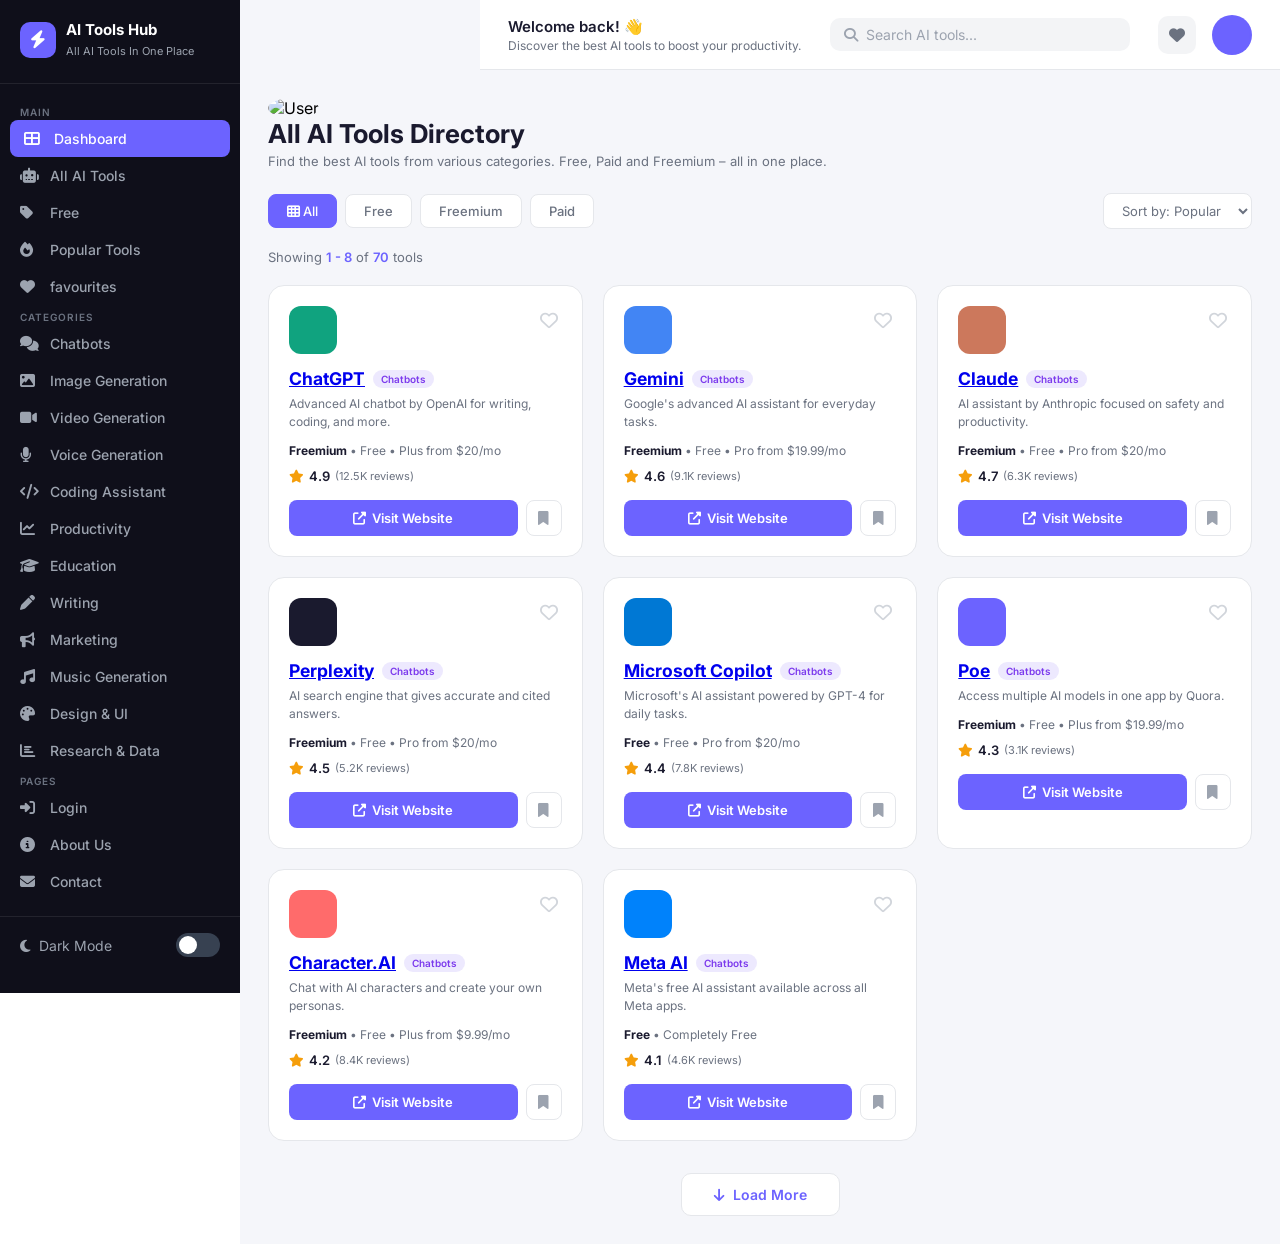
==== commit eda640dc: "Update index.html" ====
--- a/index.html
+++ b/index.html
@@ -116,6 +116,32 @@
 <a class="nav-link" onclick="filterCategory('Education')">
 <i class="fas fa-graduation-cap"></i> Education
 </a>
+
+
+<a class="nav-link" onclick="filterCategory('Writing')">
+<i class="fas fa-pen"></i> Writing
+</a>
+
+
+<a class="nav-link" onclick="filterCategory('Marketing')">
+<i class="fas fa-bullhorn"></i> Marketing
+</a>
+
+
+<a class="nav-link" onclick="filterCategory('Music Generation')">
+<i class="fas fa-music"></i> Music Generation
+</a>
+
+
+<a class="nav-link" onclick="filterCategory('Design & UI')">
+<i class="fas fa-palette"></i> Design & UI
+</a>
+
+
+<a class="nav-link" onclick="filterCategory('Research & Data')">
+<i class="fas fa-chart-bar"></i> Research & Data
+</a>
+
           <!-- Pages -->
 
 <span class="nav-section-title">Pages</span>
@@ -280,20 +306,9 @@
 
        <!-- JS Files -->
 
+<!-- JS Files -->
 <script src="js/app.js?v=2.0"></script>
 <script src="js/search.js"></script>
 <script src="js/filter.js"></script>
-<script src="js/favorites.js"></script>
-<script type="module">
-  // Firebase code
-</script>
-
-<script type="module">
-import { initializeApp } from "https://www.gstatic.com/firebasejs/10.7.1/firebase-app.js";
-import { getAuth, onAuthStateChanged } from "https://www.gstatic.com/firebasejs/10.7.1/firebase-auth.js";
-
-const app = initializeApp({
-  apiKey: "AIzaSyDhwooW5LUW-xVM_4SzbI6hmiPZz2PbCYU",
-  authDomain: "ai-tools-hub-28a98.firebaseapp.com",
-  projectId: "ai-tools-hub-28a98"
-});
+<script type="module" src="js/favorites.js"></script>
+<script type="module" src="js/auth.js"></script>
